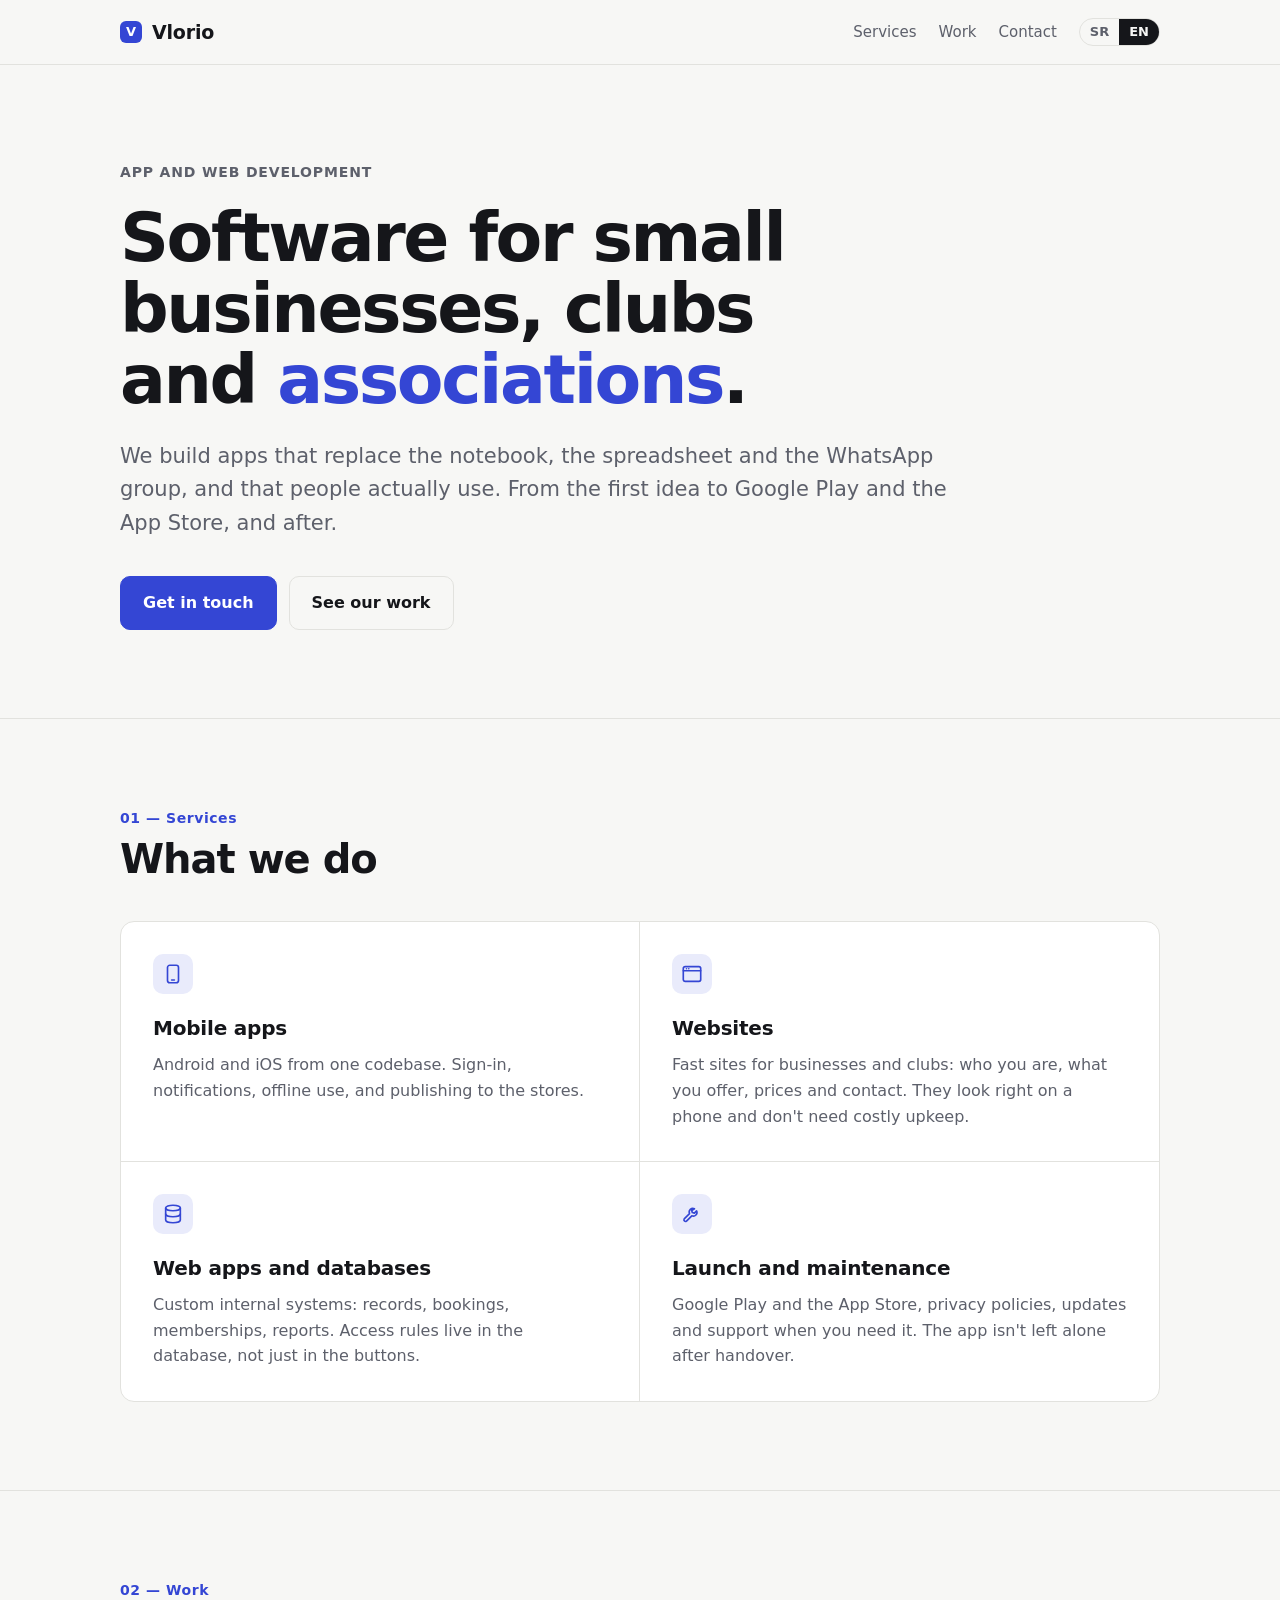
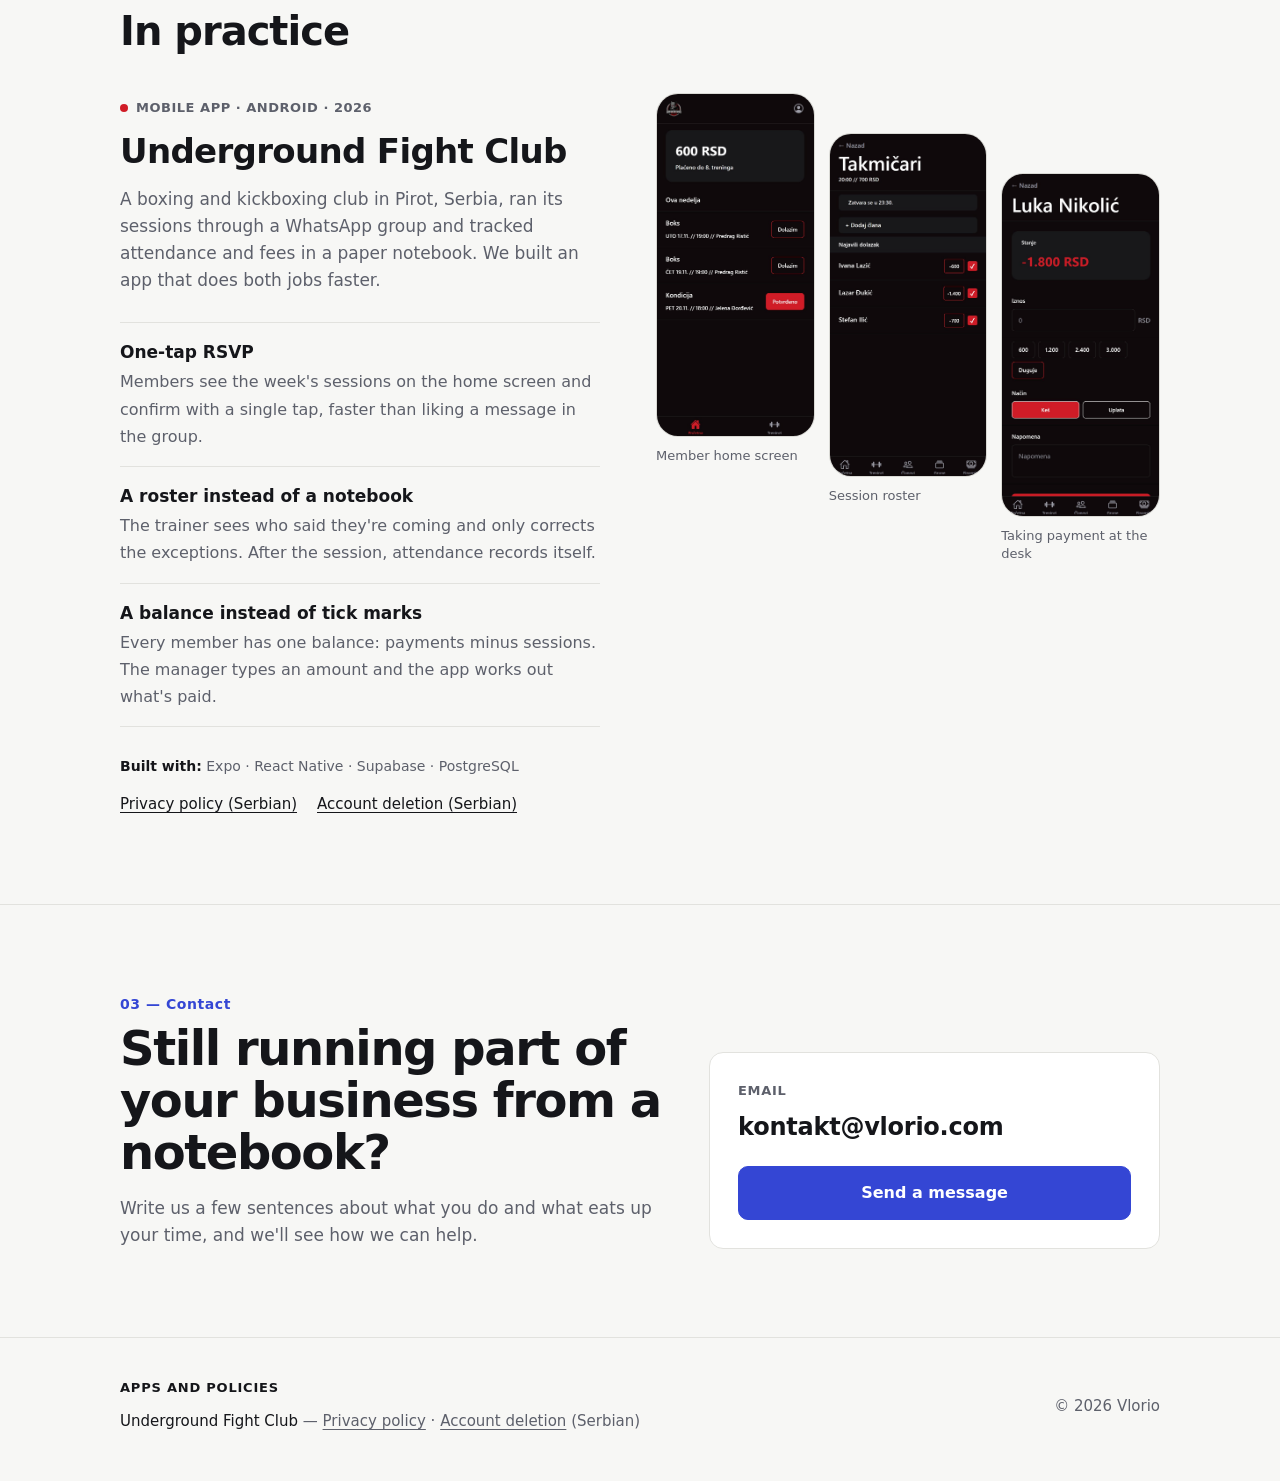
==== en/index.html @ d626144d "Turn vlorio.com into a studio site (SR + EN) Serbian page at /, English at /en/, shared stylesheet t" ====
<!doctype html>
<html lang="en">
<head>
<meta charset="utf-8">
<meta name="viewport" content="width=device-width, initial-scale=1">
<title>Vlorio — apps and websites for small businesses and clubs</title>
<meta name="description" content="Vlorio builds mobile apps, websites and internal systems for small businesses, clubs and associations. From idea to Google Play and the App Store.">
<link rel="canonical" href="https://vlorio.com/en/">
<link rel="alternate" hreflang="sr" href="https://vlorio.com/">
<link rel="alternate" hreflang="en" href="https://vlorio.com/en/">
<link rel="alternate" hreflang="x-default" href="https://vlorio.com/">
<meta property="og:title" content="Vlorio — apps and websites for small businesses and clubs">
<meta property="og:description" content="Mobile apps, websites and internal systems. From idea to launch, and after.">
<meta property="og:url" content="https://vlorio.com/en/">
<meta property="og:type" content="website">
<meta name="theme-color" content="#f7f7f5" media="(prefers-color-scheme: light)">
<meta name="theme-color" content="#0d0e11" media="(prefers-color-scheme: dark)">
<link rel="icon" href="/assets/favicon.svg" type="image/svg+xml">
<link rel="stylesheet" href="/assets/site.css">
</head>
<body>
<a class="skip" href="#main">Skip to content</a>

<header class="site-header">
  <div class="wrap">
    <a class="brand" href="/en/" aria-label="Vlorio, home"><span class="brand-mark" aria-hidden="true">V</span>Vlorio</a>
    <nav class="nav" aria-label="Main navigation">
      <a class="nav-link" href="#services">Services</a>
      <a class="nav-link" href="#work">Work</a>
      <a class="nav-link" href="#contact">Contact</a>
      <span class="lang"><a href="/" hreflang="sr" lang="sr-Latn">SR</a><span aria-current="true">EN</span></span>
    </nav>
  </div>
</header>

<main id="main">
  <div class="wrap hero">
    <p class="eyebrow">App and web development</p>
    <h1>Software for small businesses, clubs and <em>associations</em>.</h1>
    <p class="lead">We build apps that replace the notebook, the spreadsheet and the WhatsApp group, and that people actually use. From the first idea to Google Play and the App Store, and after.</p>
    <div class="actions">
      <a class="btn btn-primary" href="mailto:kontakt@vlorio.com">Get in touch</a>
      <a class="btn btn-ghost" href="#work">See our work</a>
    </div>
  </div>

  <section id="services" aria-labelledby="services-h">
    <div class="wrap">
      <div class="section-head">
        <span class="num">01 — Services</span>
        <h2 id="services-h">What we do</h2>
      </div>
      <div class="services">
        <article class="service">
          <div class="icon" aria-hidden="true"><svg viewBox="0 0 24 24" fill="none" stroke="currentColor" stroke-width="1.8" stroke-linecap="round" stroke-linejoin="round"><rect x="6" y="2.5" width="12" height="19" rx="2.5"/><path d="M10.5 18.5h3"/></svg></div>
          <h3>Mobile apps</h3>
          <p>Android and iOS from one codebase. Sign-in, notifications, offline use, and publishing to the stores.</p>
        </article>
        <article class="service">
          <div class="icon" aria-hidden="true"><svg viewBox="0 0 24 24" fill="none" stroke="currentColor" stroke-width="1.8" stroke-linecap="round" stroke-linejoin="round"><rect x="2.5" y="4" width="19" height="16" rx="2"/><path d="M2.5 8.5h19M6 6.3h.01M8.5 6.3h.01"/></svg></div>
          <h3>Websites</h3>
          <p>Fast sites for businesses and clubs: who you are, what you offer, prices and contact. They look right on a phone and don't need costly upkeep.</p>
        </article>
        <article class="service">
          <div class="icon" aria-hidden="true"><svg viewBox="0 0 24 24" fill="none" stroke="currentColor" stroke-width="1.8" stroke-linecap="round" stroke-linejoin="round"><ellipse cx="12" cy="5.5" rx="8" ry="3"/><path d="M4 5.5v6.5c0 1.7 3.6 3 8 3s8-1.3 8-3V5.5"/><path d="M4 12v6.5c0 1.7 3.6 3 8 3s8-1.3 8-3V12"/></svg></div>
          <h3>Web apps and databases</h3>
          <p>Custom internal systems: records, bookings, memberships, reports. Access rules live in the database, not just in the buttons.</p>
        </article>
        <article class="service">
          <div class="icon" aria-hidden="true"><svg viewBox="0 0 24 24" fill="none" stroke="currentColor" stroke-width="1.8" stroke-linecap="round" stroke-linejoin="round"><path d="M14.7 6.3a4 4 0 0 0-5.4 5.2L3.5 17.3a1.8 1.8 0 0 0 2.5 2.5l5.8-5.8a4 4 0 0 0 5.2-5.4l-2.4 2.4-2.3-.6-.6-2.3z"/></svg></div>
          <h3>Launch and maintenance</h3>
          <p>Google Play and the App Store, privacy policies, updates and support when you need it. The app isn't left alone after handover.</p>
        </article>
      </div>
    </div>
  </section>

  <section id="work" aria-labelledby="work-h">
    <div class="wrap">
      <div class="section-head">
        <span class="num">02 — Work</span>
        <h2 id="work-h">In practice</h2>
      </div>
      <div class="case">
        <div>
          <span class="tag">Mobile app · Android · 2026</span>
          <h3>Underground Fight Club</h3>
          <p class="intro">A boxing and kickboxing club in Pirot, Serbia, ran its sessions through a WhatsApp group and tracked attendance and fees in a paper notebook. We built an app that does both jobs faster.</p>
          <ul class="points">
            <li><strong>One-tap RSVP</strong><span>Members see the week's sessions on the home screen and confirm with a single tap, faster than liking a message in the group.</span></li>
            <li><strong>A roster instead of a notebook</strong><span>The trainer sees who said they're coming and only corrects the exceptions. After the session, attendance records itself.</span></li>
            <li><strong>A balance instead of tick marks</strong><span>Every member has one balance: payments minus sessions. The manager types an amount and the app works out what's paid.</span></li>
          </ul>
          <p class="stack"><b>Built with:</b> Expo · React Native · Supabase · PostgreSQL</p>
          <div class="case-links">
            <a href="/underground/privatnost.html" hreflang="sr">Privacy policy (Serbian)</a>
            <a href="/underground/brisanje-naloga.html" hreflang="sr">Account deletion (Serbian)</a>
          </div>
        </div>
        <div class="shots">
          <figure>
            <div class="phone"><img src="/img/underground/home.jpg" width="720" height="1558" loading="lazy" alt="Member home screen in Serbian: a 600 RSD balance and this week's sessions, each with a 'Dolazim' (I'm coming) button."></div>
            <figcaption>Member home screen</figcaption>
          </figure>
          <figure>
            <div class="phone"><img src="/img/underground/roster.jpg" width="720" height="1558" loading="lazy" alt="Session roster in Serbian: three members ticked as present, each with their balance beside the name."></div>
            <figcaption>Session roster</figcaption>
          </figure>
          <figure>
            <div class="phone"><img src="/img/underground/payment.jpg" width="720" height="1558" loading="lazy" alt="Payment screen in Serbian for a member owing 1,800 RSD: amount field, quick-fill chips and cash or transfer."></div>
            <figcaption>Taking payment at the desk</figcaption>
          </figure>
        </div>
      </div>
    </div>
  </section>

  <section id="contact" aria-labelledby="contact-h">
    <div class="wrap contact">
      <div>
        <span class="num">03 — Contact</span>
        <h2 id="contact-h">Still running part of your business from a notebook?</h2>
        <p>Write us a few sentences about what you do and what eats up your time, and we'll see how we can help.</p>
      </div>
      <div class="contact-card">
        <p class="label">Email</p>
        <a class="email" href="mailto:kontakt@vlorio.com">kontakt@vlorio.com</a>
        <a class="btn btn-primary" href="mailto:kontakt@vlorio.com">Send a message</a>
      </div>
    </div>
  </section>
</main>

<footer class="site-footer">
  <div class="wrap">
    <div>
      <h2>Apps and policies</h2>
      <ul class="policies">
        <li><span class="app">Underground Fight Club</span> — <a href="/underground/privatnost.html" hreflang="sr">Privacy policy</a> · <a href="/underground/brisanje-naloga.html" hreflang="sr">Account deletion</a> <span>(Serbian)</span></li>
      </ul>
    </div>
    <p class="copy">© 2026 Vlorio</p>
  </div>
</footer>
</body>
</html>
---- assets/site.css ----
/* Vlorio — shared styles. Light and dark follow the visitor's OS setting. */
:root {
  --bg: #f7f7f5;
  --surface: #ffffff;
  --text: #15161a;
  --muted: #5d606b;
  --line: #e2e2de;
  --accent: #3446d4;       /* 6.9:1 on --bg */
  --accent-ink: #ffffff;
  --accent-soft: #e9ebfb;
  --club: #d01c26;         /* Underground's own red, case study only */
  --shot-border: #d9d9d4;
  color-scheme: light dark;
}
@media (prefers-color-scheme: dark) {
  :root {
    --bg: #0d0e11;
    --surface: #15161b;
    --text: #f2f2f4;
    --muted: #a0a3ad;
    --line: #26282f;
    --accent: #8f9dff;     /* 7.6:1 on --bg */
    --accent-ink: #0d0e11;
    --accent-soft: #1b1e2e;
    --shot-border: #2c2e36;
  }
}

* { box-sizing: border-box; }
html { -webkit-text-size-adjust: 100%; scroll-behavior: smooth; }
@media (prefers-reduced-motion: reduce) { html { scroll-behavior: auto; } }
body {
  margin: 0;
  background: var(--bg);
  color: var(--text);
  font: 17px/1.6 system-ui, -apple-system, "Segoe UI", Roboto, "Helvetica Neue", sans-serif;
}
img { max-width: 100%; display: block; }
a { color: inherit; text-underline-offset: 3px; text-decoration-thickness: 1px; }
a:hover { color: var(--accent); }
:focus-visible { outline: 2px solid var(--accent); outline-offset: 3px; border-radius: 4px; }

.wrap { max-width: 1080px; margin: 0 auto; padding: 0 20px; }
.skip { position: absolute; left: -999px; }
.skip:focus { left: 16px; top: 12px; background: var(--surface); padding: 8px 12px; z-index: 10; }

/* Header */
.site-header { border-bottom: 1px solid var(--line); }
.site-header .wrap { display: flex; align-items: center; justify-content: space-between; height: 64px; gap: 16px; }
.brand { display: inline-flex; align-items: center; gap: 10px; font-weight: 700; font-size: 19px; letter-spacing: -.01em; text-decoration: none; }
.brand-mark { width: 22px; height: 22px; border-radius: 6px; background: var(--accent); display: grid; place-items: center; color: var(--accent-ink); font-size: 13px; font-weight: 800; }
.nav { display: flex; align-items: center; gap: 22px; font-size: 15px; }
.nav a { text-decoration: none; color: var(--muted); }
.nav a:hover { color: var(--text); }
.lang { display: inline-flex; border: 1px solid var(--line); border-radius: 999px; overflow: hidden; font-size: 13px; font-weight: 600; }
.lang a, .lang span { padding: 3px 10px; text-decoration: none; }
.lang span { background: var(--text); color: var(--bg); }
@media (max-width: 640px) { .nav .nav-link { display: none; } }

/* Hero */
.hero { padding-top: 96px; padding-bottom: 88px; }
@media (max-width: 640px) { .hero { padding-top: 56px; padding-bottom: 64px; } section { padding: 64px 0; } }
.contact .num { display: block; font-size: 14px; font-weight: 600; color: var(--accent); letter-spacing: .04em; }
.eyebrow { font-size: 14px; font-weight: 600; letter-spacing: .06em; text-transform: uppercase; color: var(--muted); margin: 0 0 20px; }
.hero h1 { font-size: clamp(36px, 6.4vw, 68px); line-height: 1.04; letter-spacing: -.035em; margin: 0 0 24px; max-width: 15ch; font-weight: 750; }
.hero h1 em { font-style: normal; color: var(--accent); }
.hero .lead { font-size: clamp(18px, 2vw, 21px); color: var(--muted); max-width: 40em; margin: 0 0 36px; }
.actions { display: flex; flex-wrap: wrap; gap: 12px; }
.btn { display: inline-flex; align-items: center; gap: 8px; padding: 13px 22px; border-radius: 10px; font-weight: 600; font-size: 16px; text-decoration: none; border: 1px solid var(--line); }
.btn-primary { background: var(--accent); color: var(--accent-ink); border-color: var(--accent); }
.btn-primary:hover { color: var(--accent-ink); filter: brightness(1.08); }
.btn-ghost:hover { border-color: var(--text); color: var(--text); }

/* Sections */
section { padding: 88px 0; border-top: 1px solid var(--line); }
.section-head { display: grid; grid-template-columns: 1fr; gap: 8px; margin-bottom: 40px; }
.section-head .num { font-size: 14px; font-weight: 600; color: var(--accent); letter-spacing: .04em; }
.section-head h2 { font-size: clamp(28px, 3.6vw, 40px); letter-spacing: -.025em; line-height: 1.1; margin: 0; }
.section-head p { color: var(--muted); margin: 6px 0 0; max-width: 40em; }

/* Services */
.services { display: grid; grid-template-columns: repeat(2, 1fr); border: 1px solid var(--line); border-radius: 14px; overflow: hidden; background: var(--surface); }
.service { padding: 32px; border-right: 1px solid var(--line); border-bottom: 1px solid var(--line); }
.service:nth-child(2n) { border-right: 0; }
.service:nth-last-child(-n+2) { border-bottom: 0; }
.service .icon { width: 40px; height: 40px; border-radius: 10px; background: var(--accent-soft); color: var(--accent); display: grid; place-items: center; margin-bottom: 18px; }
.service .icon svg { width: 22px; height: 22px; }
.service h3 { margin: 0 0 8px; font-size: 20px; letter-spacing: -.01em; }
.service p { margin: 0; color: var(--muted); font-size: 16px; }
@media (max-width: 720px) {
  .services { grid-template-columns: 1fr; }
  .service { border-right: 0; padding: 26px 22px; }
  .service:nth-last-child(2) { border-bottom: 1px solid var(--line); }
}

/* Case study */
.case { display: grid; grid-template-columns: minmax(0, 1fr) minmax(0, 1.05fr); gap: 56px; align-items: start; }
.tag { display: inline-flex; align-items: center; gap: 8px; font-size: 13px; font-weight: 600; letter-spacing: .04em; text-transform: uppercase; color: var(--muted); }
.tag::before { content: ""; width: 8px; height: 8px; border-radius: 50%; background: var(--club); }
.case h3 { font-size: clamp(26px, 3vw, 34px); letter-spacing: -.02em; margin: 12px 0 14px; line-height: 1.15; }
.case .intro { color: var(--muted); margin: 0 0 28px; }
.points { list-style: none; padding: 0; margin: 0 0 28px; display: grid; gap: 0; border-top: 1px solid var(--line); }
.points li { padding: 16px 0; border-bottom: 1px solid var(--line); }
.points strong { display: block; font-size: 17px; margin-bottom: 2px; }
.points span { color: var(--muted); font-size: 16px; }
.stack { font-size: 14px; color: var(--muted); margin: 0 0 14px; }
.stack b { color: var(--text); font-weight: 600; }
.case-links { display: flex; flex-wrap: wrap; gap: 6px 20px; font-size: 15px; }

.shots { display: grid; grid-template-columns: repeat(3, 1fr); gap: 14px; }
.shots figure { margin: 0; }
.shots figure:nth-child(2) { margin-top: 40px; }
.shots figure:nth-child(3) { margin-top: 80px; }
.phone { border: 1px solid var(--shot-border); border-radius: 22px; overflow: hidden; background: #0e0b0d; aspect-ratio: 720 / 1558; }
.phone img { width: 100%; height: 100%; object-fit: cover; }
.shots figcaption { font-size: 13px; color: var(--muted); margin-top: 10px; line-height: 1.4; }

@media (max-width: 880px) {
  .case { grid-template-columns: 1fr; gap: 40px; }
}
@media (max-width: 560px) {
  .shots { display: flex; overflow-x: auto; scroll-snap-type: x mandatory; gap: 14px; margin: 0 -20px; padding: 0 20px 8px; }
  .shots figure { flex: 0 0 62%; scroll-snap-align: start; margin-top: 0 !important; }
}

/* Contact */
.contact { display: grid; grid-template-columns: 1.2fr 1fr; gap: 48px; align-items: end; }
.contact h2 { font-size: clamp(30px, 4.4vw, 48px); letter-spacing: -.03em; line-height: 1.08; margin: 8px 0 16px; }
.contact p { color: var(--muted); margin: 0; max-width: 34em; }
.contact-card { border: 1px solid var(--line); border-radius: 14px; background: var(--surface); padding: 28px; }
.contact-card .label { font-size: 13px; font-weight: 600; letter-spacing: .05em; text-transform: uppercase; color: var(--muted); margin: 0 0 6px; }
.contact-card .email { font-size: clamp(20px, 2.4vw, 24px); font-weight: 650; letter-spacing: -.01em; word-break: break-all; text-decoration: none; }
.contact-card .btn { margin-top: 20px; width: 100%; justify-content: center; }
.profiles { display: flex; gap: 18px; margin-top: 18px; font-size: 15px; }
@media (max-width: 760px) { .contact { grid-template-columns: 1fr; gap: 28px; } }

/* Footer */
.site-footer { border-top: 1px solid var(--line); padding: 40px 0 48px; font-size: 15px; color: var(--muted); }
.site-footer .wrap { display: grid; grid-template-columns: 1fr auto; gap: 32px; }
.site-footer h2 { font-size: 13px; text-transform: uppercase; letter-spacing: .06em; margin: 0 0 10px; color: var(--text); font-weight: 600; }
.policies { list-style: none; padding: 0; margin: 0; display: grid; gap: 6px; }
.policies .app { color: var(--text); }
.copy { align-self: end; text-align: right; }
@media (max-width: 640px) { .site-footer .wrap { grid-template-columns: 1fr; } .copy { text-align: left; } }
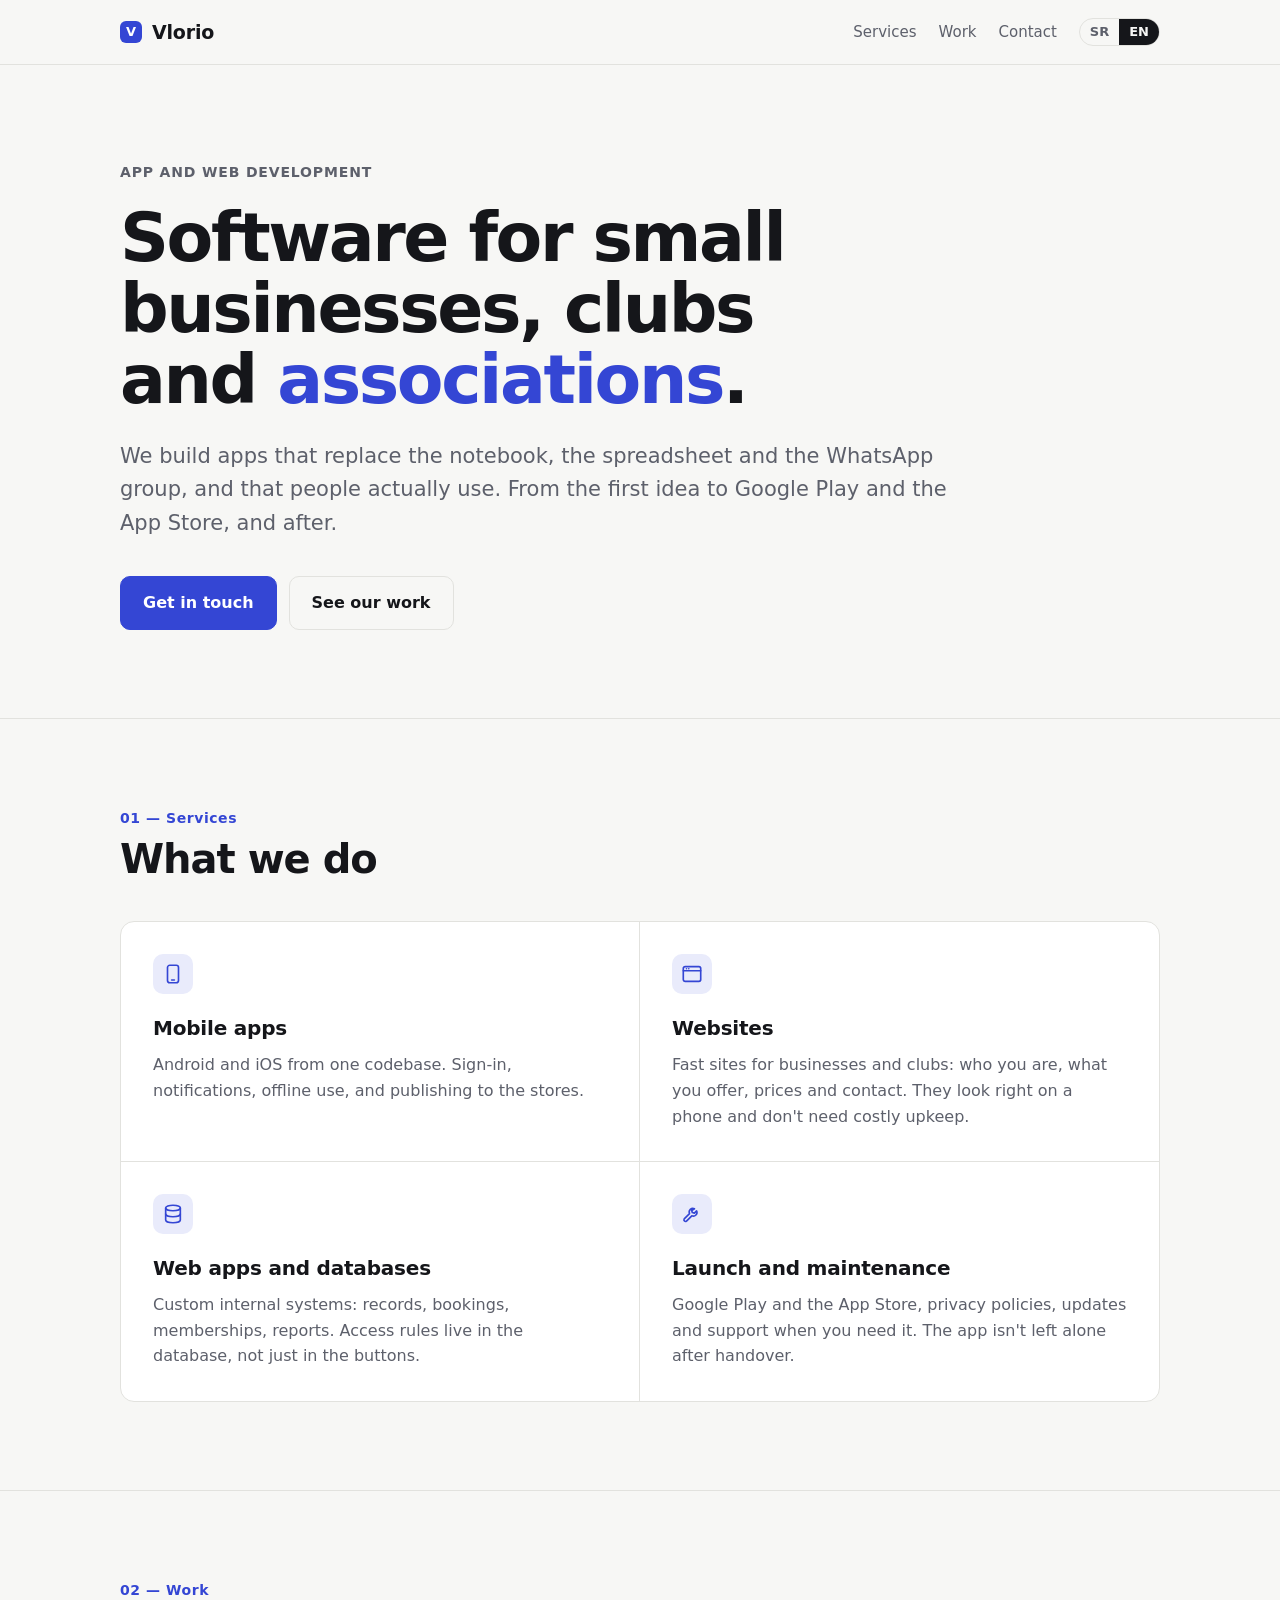
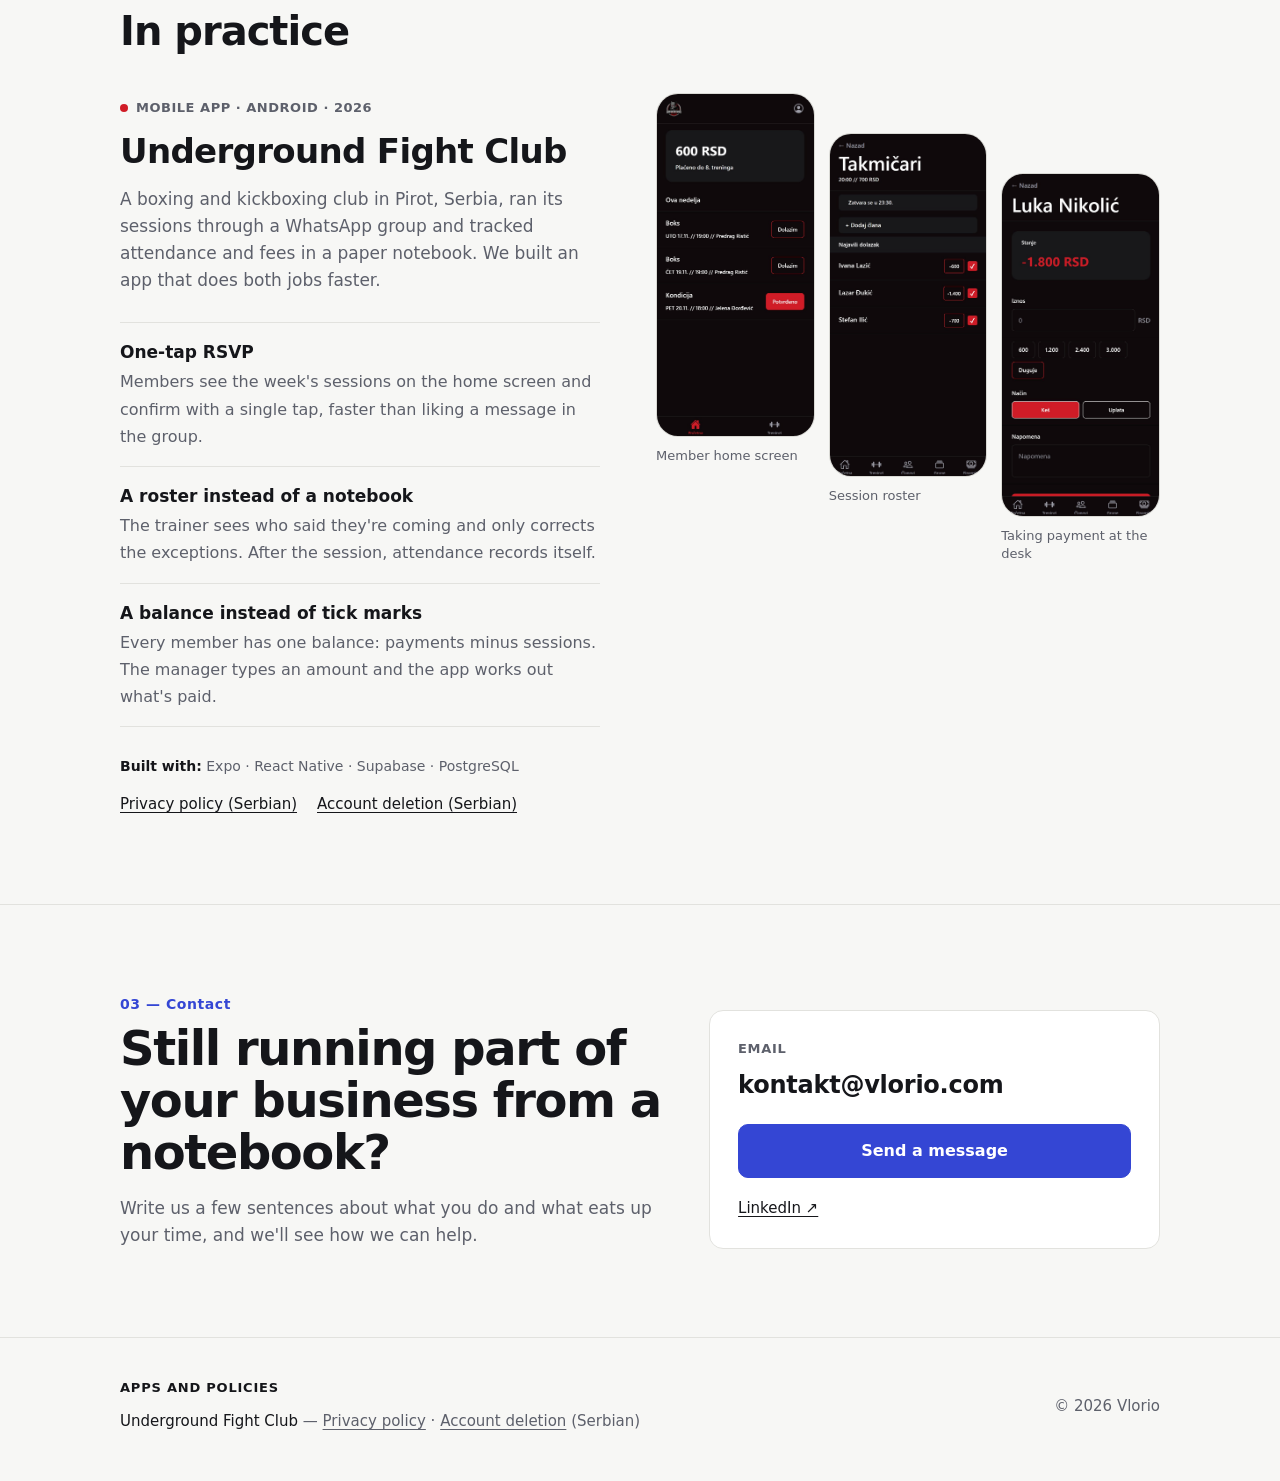
==== commit 906ffd56: "Link LinkedIn from the contact card Co-Authored-By: Claude Opus 5.5 <noreply@anthropic.com>" ====
--- a/en/index.html
+++ b/en/index.html
@@ -126,6 +126,7 @@
         <p class="label">Email</p>
         <a class="email" href="mailto:kontakt@vlorio.com">kontakt@vlorio.com</a>
         <a class="btn btn-primary" href="mailto:kontakt@vlorio.com">Send a message</a>
+        <div class="profiles"><a href="https://www.linkedin.com/in/perica-joncic-9985633b4/" rel="me noopener">LinkedIn ↗</a></div>
       </div>
     </div>
   </section>
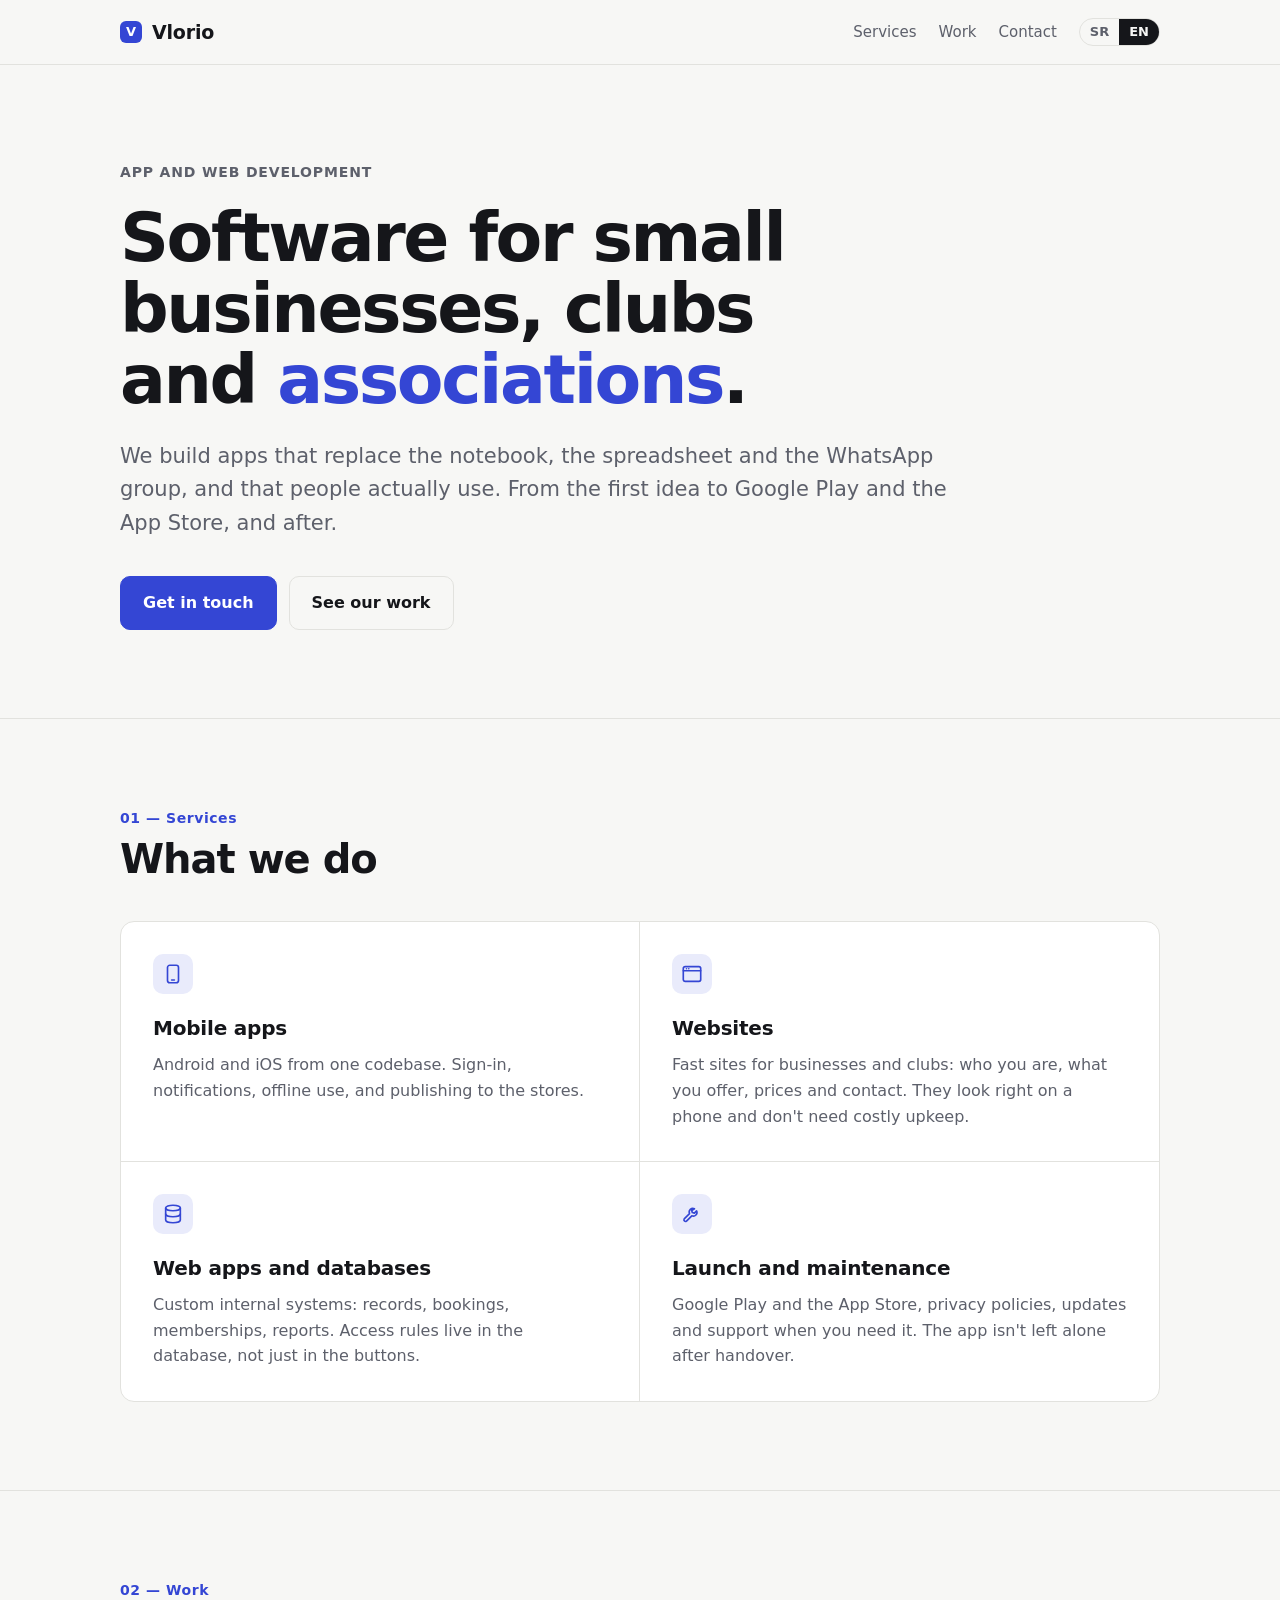
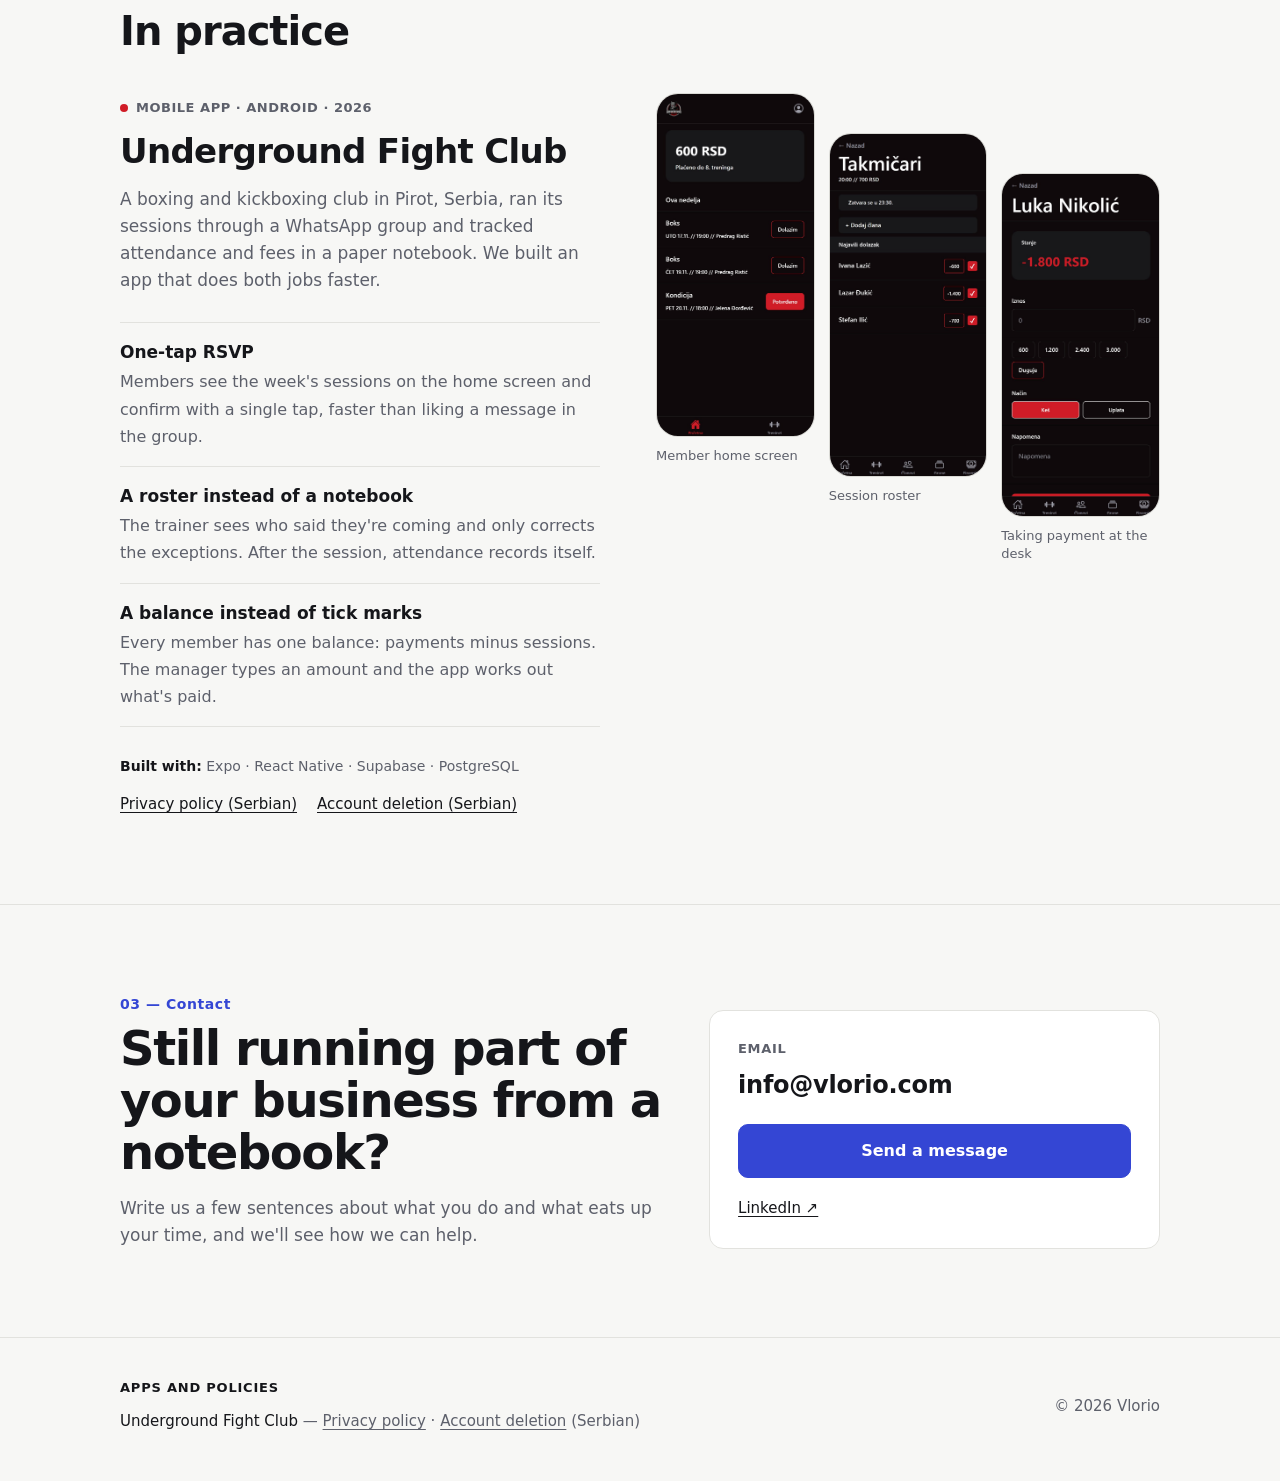
==== commit b6920ed7: "Use info@vlorio.com as the contact address everywhere Replaces kontakt@vlorio.com on the site and th" ====
--- a/en/index.html
+++ b/en/index.html
@@ -39,7 +39,7 @@
     <h1>Software for small businesses, clubs and <em>associations</em>.</h1>
     <p class="lead">We build apps that replace the notebook, the spreadsheet and the WhatsApp group, and that people actually use. From the first idea to Google Play and the App Store, and after.</p>
     <div class="actions">
-      <a class="btn btn-primary" href="mailto:kontakt@vlorio.com">Get in touch</a>
+      <a class="btn btn-primary" href="mailto:info@vlorio.com">Get in touch</a>
       <a class="btn btn-ghost" href="#work">See our work</a>
     </div>
   </div>
@@ -124,8 +124,8 @@
       </div>
       <div class="contact-card">
         <p class="label">Email</p>
-        <a class="email" href="mailto:kontakt@vlorio.com">kontakt@vlorio.com</a>
-        <a class="btn btn-primary" href="mailto:kontakt@vlorio.com">Send a message</a>
+        <a class="email" href="mailto:info@vlorio.com">info@vlorio.com</a>
+        <a class="btn btn-primary" href="mailto:info@vlorio.com">Send a message</a>
         <div class="profiles"><a href="https://www.linkedin.com/in/perica-joncic-9985633b4/" rel="me noopener">LinkedIn ↗</a></div>
       </div>
     </div>
